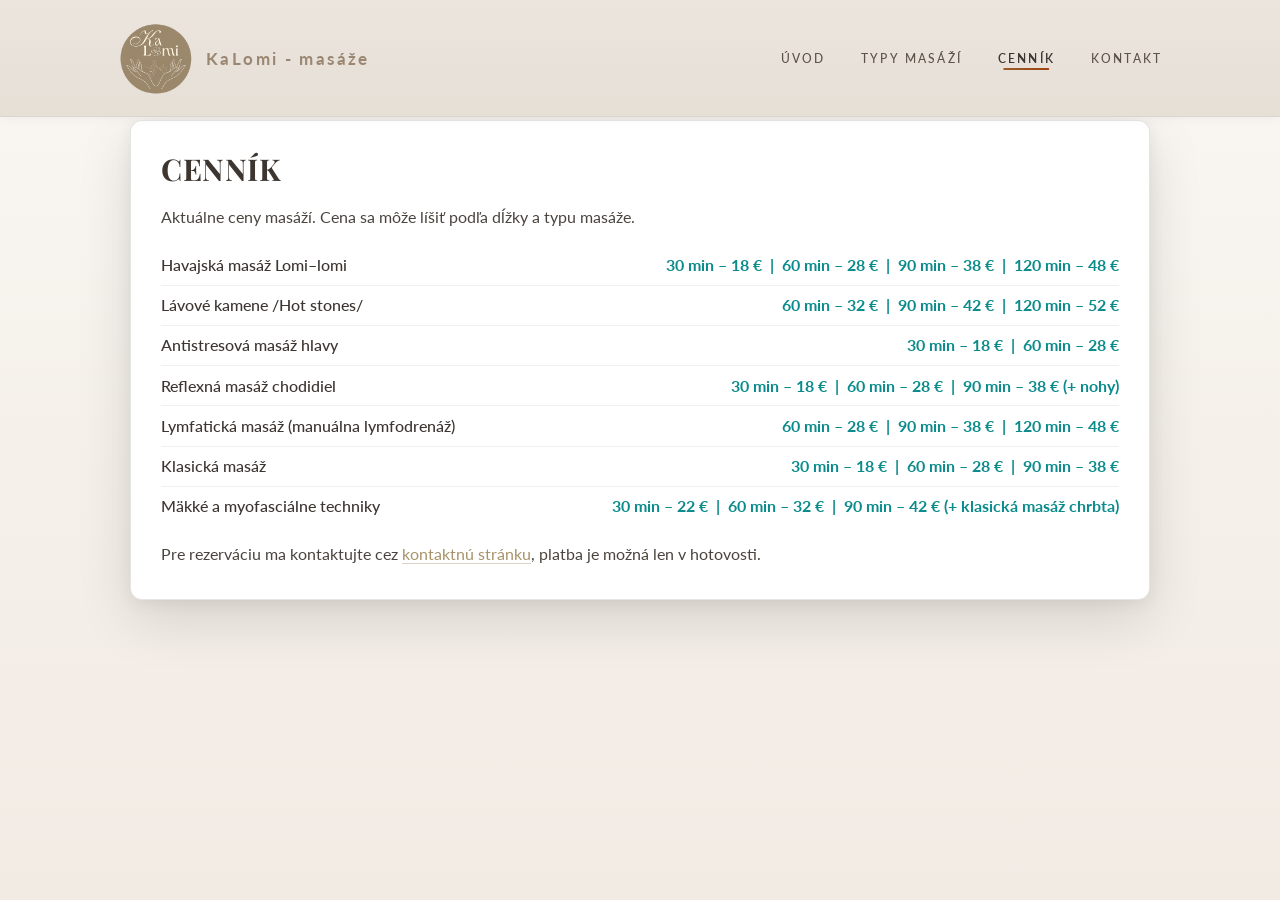
==== cennik.html @ 75776c3f "SEO: update canonical/OG/schema to kalomimasaze.sk Made-with: Cursor" ====
<!DOCTYPE html>
<html lang="sk">
<head>
  <meta charset="UTF-8" />
  <title>Cenník masáží | KaLomi Banská Štiavnica</title>
  <meta name="viewport" content="width=device-width, initial-scale=1" />
  <meta name="description" content="Cenník masáží KaLomi – Lomi-lomi, lávové kamene, lymfodrenáž, klasická masáž a ďalšie. Ceny podľa dĺžky a typu masáže, Banská Štiavnica." />
  <meta name="robots" content="index, follow" />
  <link rel="canonical" href="https://kalomimasaze.sk/cennik.html" />
  <meta property="og:type" content="website" />
  <meta property="og:locale" content="sk_SK" />
  <meta property="og:url" content="https://kalomimasaze.sk/cennik.html" />
  <meta property="og:title" content="Cenník masáží | KaLomi Banská Štiavnica" />
  <meta property="og:description" content="Aktuálne ceny masáží v štúdiu KaLomi – platba v hotovosti, rezervácia cez kontakt." />
  <meta property="og:image" content="https://kalomimasaze.sk/images/logo.png" />
  <meta name="twitter:card" content="summary_large_image" />
  <link href="https://fonts.googleapis.com/css2?family=Dancing+Script:wght@400;600&family=Lato:wght@300;400;700&family=Playfair+Display:wght@400;700&display=swap" rel="stylesheet">
  <link rel="stylesheet" href="styles.css" />
</head>
<body>
  <header class="site-header">
    <div class="site-header-inner">
      <a href="index.html" class="logo">
        <img src="images/logo.png" alt="KaLomi logo" class="logo-img" />
        <span class="logo-text">KaLomi - masáže</span>
      </a>
      <nav class="main-nav" id="mainNav">
        <a href="index.html" class="nav-link">Úvod</a>
        <a href="typy-masazi.html" class="nav-link">Typy masáží</a>
        <a href="cennik.html" class="nav-link active">Cenník</a>
        <a href="kontakt.html" class="nav-link">Kontakt</a>
      </nav>
      <button class="nav-toggle" id="navToggle" aria-label="Toggle navigation">
        <span></span>
        <span></span>
        <span></span>
      </button>
    </div>
  </header>

  <main class="page-content">
    <section class="content-section animate-on-scroll">
      <h1 class="page-title">Cenník</h1>
      <div class="prose">
        <p>Aktuálne ceny masáží. Cena sa môže líšiť podľa dĺžky a typu masáže.</p>
        <ul class="price-list">
          <li>
            <span class="price-name">Havajská masáž Lomi–lomi</span>
            <span class="price-value">30 min – 18 € &nbsp;|&nbsp; 60 min – 28 € &nbsp;|&nbsp; 90 min – 38 € &nbsp;|&nbsp; 120 min – 48 €</span>
          </li>
          <li>
            <span class="price-name">Lávové kamene /Hot stones/</span>
            <span class="price-value">60 min – 32 € &nbsp;|&nbsp; 90 min – 42 € &nbsp;|&nbsp; 120 min – 52 €</span>
          </li>
          <li>
            <span class="price-name">Antistresová masáž hlavy</span>
            <span class="price-value">30 min – 18 € &nbsp;|&nbsp; 60 min – 28 €</span>
          </li>
          <li>
            <span class="price-name">Reflexná masáž chodidiel</span>
            <span class="price-value">30 min – 18 € &nbsp;|&nbsp; 60 min – 28 € &nbsp;|&nbsp; 90 min – 38 € (+ nohy)</span>
          </li>
          <li>
            <span class="price-name">Lymfatická masáž (manuálna lymfodrenáž)</span>
            <span class="price-value">60 min – 28 € &nbsp;|&nbsp; 90 min – 38 € &nbsp;|&nbsp; 120 min – 48 €</span>
          </li>
          <li>
            <span class="price-name">Klasická masáž</span>
            <span class="price-value">30 min – 18 € &nbsp;|&nbsp; 60 min – 28 € &nbsp;|&nbsp; 90 min – 38 €</span>
          </li>
          <li>
            <span class="price-name">Mäkké a myofasciálne techniky</span>
            <span class="price-value">30 min – 22 € &nbsp;|&nbsp; 60 min – 32 € &nbsp;|&nbsp; 90 min – 42 € (+ klasická masáž chrbta)</span>
          </li>
        </ul>
        <p>Pre rezerváciu ma kontaktujte cez <a href="kontakt.html">kontaktnú stránku</a>, platba je možná len v hotovosti.</p>
      </div>
    </section>
  </main>

  <script src="script.js"></script>
</body>
</html>
---- styles.css ----
* {
    box-sizing: border-box;
    margin: 0;
    padding: 0;
  }
  body {
    font-family: "Lato", system-ui, -apple-system, BlinkMacSystemFont, "Segoe UI", sans-serif;
    color: #333;
    background: linear-gradient(180deg, #faf7f3 0%, #f5f0ea 50%, #f2ebe4 100%);
    min-height: 100vh;
  }
  body.page-typy-masazi,
  body.page-kontakt {
    background: linear-gradient(180deg, rgba(250, 247, 243, 0.45) 0%, rgba(245, 240, 234, 0.75) 50%, rgba(242, 235, 228, 0.92) 100%), url("images/pozadie.jpg") center/cover no-repeat;
    background-attachment: scroll;
  }

  /* SEO / accessibility: nadpis H1 len pre vyhľadávače a čítačky */
  .visually-hidden {
    position: absolute !important;
    width: 1px !important;
    height: 1px !important;
    padding: 0 !important;
    margin: -1px !important;
    overflow: hidden !important;
    clip: rect(0, 0, 0, 0) !important;
    white-space: nowrap !important;
    border: 0 !important;
  }

  /* Calm, spa-like animations */
  @keyframes fadeInUp {
    from {
      opacity: 0;
      transform: translateY(24px);
    }
    to {
      opacity: 1;
      transform: translateY(0);
    }
  }
  @keyframes fadeIn {
    from { opacity: 0; }
    to { opacity: 1; }
  }
  @keyframes softFadeInUp {
    from {
      opacity: 0;
      transform: translateY(16px);
    }
    to {
      opacity: 1;
      transform: translateY(0);
    }
  }

  /* Scroll-triggered reveal (JS adds .is-visible when in viewport) */
  .animate-on-scroll {
    opacity: 0;
    transform: translateY(28px);
    transition: opacity 0.7s ease-out, transform 0.7s ease-out;
  }
  .animate-on-scroll.is-visible {
    opacity: 1;
    transform: translateY(0);
  }
  .animate-on-scroll .animate-on-scroll-child {
    opacity: 0;
    transform: translateY(20px);
    transition: opacity 0.5s ease-out, transform 0.5s ease-out;
  }
  .animate-on-scroll.is-visible .animate-on-scroll-child {
    opacity: 1;
    transform: translateY(0);
  }
  .animate-on-scroll.is-visible .animate-on-scroll-child:nth-child(1) { transition-delay: 0.1s; }
  .animate-on-scroll.is-visible .animate-on-scroll-child:nth-child(2) { transition-delay: 0.2s; }
  .animate-on-scroll.is-visible .animate-on-scroll-child:nth-child(3) { transition-delay: 0.3s; }
  .animate-on-scroll.is-visible .animate-on-scroll-child:nth-child(4) { transition-delay: 0.4s; }

  .site-header {
    position: fixed;
    top: 0;
    left: 0;
    right: 0;
    z-index: 100;
    background: linear-gradient(180deg, #ebe5de 0%, #e6dfd6 100%);
    box-shadow: 0 2px 10px rgba(0, 0, 0, 0.04);
    border-bottom: 1px solid rgba(0, 0, 0, 0.07);
  }
  .site-header-inner {
    max-width: 1100px;
    margin: 0 auto;
    padding: 20px 28px;
    display: flex;
    align-items: center;
    justify-content: space-between;
  }
  .logo {
    display: flex;
    align-items: center;
    gap: 12px;
    text-decoration: none;
    color: #3d3530;
    transition: opacity 0.2s ease;
  }
  .logo:hover {
    opacity: 0.88;
  }
  .logo-img {
    height: 76px;
    max-height: 76px;
    width: auto;
    max-width: 120px;
    display: block;
    object-fit: contain;
  }
  .logo-text {
    font-weight: 700;
    letter-spacing: 0.14em;
    font-size: 17px;
    color: #9a8772;
  }
  .main-nav {
    display: flex;
    gap: 36px;
  }
  .nav-link {
    position: relative;
    font-size: 12px;
    font-weight: 500;
    letter-spacing: 0.18em;
    text-transform: uppercase;
    text-decoration: none;
    color: #5c5349;
    padding: 6px 0;
    transition: color 0.3s ease;
  }
  .nav-link::after {
    content: "";
    position: absolute;
    left: 50%;
    bottom: 2px;
    width: 0;
    height: 2px;
    background: linear-gradient(90deg, #9a5c2e, #a04211);
    border-radius: 1px;
    transform: translateX(-50%);
    transition: width 0.3s ease;
  }
  .nav-link:hover {
    color: #3d3530;
  }
  .nav-link:hover::after {
    width: max(80%, 4.5ch);
  }
  .nav-link.active {
    color: #3d3530;
    font-weight: 600;
  }
  .nav-link.active::after {
    width: max(80%, 4.5ch);
  }
  /* Mobile layout */
  .nav-toggle {
    display: none;
    flex-direction: column;
    gap: 5px;
    cursor: pointer;
    background: none;
    border: none;
    padding: 6px;
  }
  .nav-toggle span {
    width: 22px;
    height: 2px;
    background: #3d3530;
    border-radius: 1px;
    transition: background 0.2s ease;
  }
  @media (max-width: 768px) {
    .site-header-inner {
      padding: 16px 20px;
    }
    .main-nav {
      position: absolute;
      top: calc(100% + 6px);
      left: 12px;
      right: 12px;
      flex-direction: column;
      background: linear-gradient(180deg, #faf7f3 0%, #f5f0ea 100%);
      padding: 20px 24px;
      border-radius: 12px;
      box-shadow: 0 8px 32px rgba(0, 0, 0, 0.08);
      border: 1px solid rgba(0, 0, 0, 0.06);
      display: none;
    }
    .main-nav.open {
      display: flex;
    }
    /* Responsive navbar: remove underline and highlight the active choice */
    .main-nav.open .nav-link {
      display: block;
      width: 100%;
      padding: 14px 0;
      border-radius: 0;
      text-align: center;
      line-height: 1;
      /* center vertically within the full-width row */
      display: flex;
      align-items: center;
      justify-content: center;
    }
    .main-nav.open .nav-link::after {
      content: none;
      display: none;
    }
    .main-nav.open .nav-link:hover {
      background: rgba(167, 147, 106, 0.14);
      color: #3d3530;
    }
    .main-nav.open .nav-link.active {
      background: rgba(154, 135, 114, 0.26);
      box-shadow: inset 0 0 0 1px rgba(167, 147, 106, 0.42);
      font-weight: 700;
    }
    .nav-toggle {
      display: flex;
    }
  }
  /* Hero section just for demo */
  .hero {
    margin-top: 80px; /* space for fixed nav */
    min-height: 120vh;
    background: url("images/pozadie.jpg")
      center/cover no-repeat;
    display: flex;
    align-items: flex-start;
    justify-content: center;
    text-align: center;
    padding: 130px 16px 60px;
    position: relative;
    overflow: hidden;
  }
  .hero::before {
    content: "";
    position: absolute;
    inset: 0;
    background: linear-gradient(180deg, rgba(250, 247, 243, 0.3) 0%, rgba(245, 240, 234, 0.5) 50%, rgba(242, 235, 228, 0.85) 100%);
    z-index: 0;
  }
  .hero::after {
    content: "";
    position: absolute;
    left: 0;
    right: 0;
    bottom: -80px;
    height: 160px;
    background: linear-gradient(180deg, #f2ebe4 0%, #f5f0ea 100%);
    transform: skewY(7deg);
    transform-origin: 0 0;
    z-index: 1;
  }
  .hero-content {
    position: relative;
    max-width: 600px;
    z-index: 2;
  }
  .hero-title {
    font-family: "Playfair Display", serif;
    font-size: 40px;
    letter-spacing: 0.25em;
    text-transform: uppercase;
    color: #4a4038;
    margin-bottom: 8px;
    animation: fadeInUp 0.9s ease-out both;
  }
  .hero-tagline {
    text-transform: uppercase;
    letter-spacing: 0.25em;
    font-size: 11px;
    color: #555;
    animation: fadeInUp 0.8s ease-out 0.25s both;
  }

  /* Services container (middle card) */
  .services-section {
    padding: 0 16px 60px;
    margin-top: calc(-120vh + 320px);
    position: relative;
    z-index: 2;
  }
  .services-container {
    max-width: 1100px;
    margin: 0 auto;
    display: flex;
    background: #fff;
    border-radius: 12px;
    box-shadow: 0 12px 40px rgba(0, 0, 0, 0.12), 0 2px 10px rgba(0, 0, 0, 0.04);
    border: 1px solid rgba(0, 0, 0, 0.06);
    overflow: hidden;
    animation: softFadeInUp 0.9s ease-out 0.2s both;
  }
  .services-col {
    flex: 1;
    padding: 40px 36px;
  }
  .services-col-left {
    background: #f4e5d9;
    border-right: 1px solid rgba(0, 0, 0, 0.05);
  }
  .services-col-left .intro-tagline {
    animation: fadeIn 0.7s ease-out 0.35s both;
    font-size: 11px;
    font-weight: 600;
    text-transform: uppercase;
    letter-spacing: 0.22em;
    color: #8b7d6e;
    margin-bottom: 10px;
  }
  .services-col-left .intro-heading {
    animation: fadeIn 0.7s ease-out 0.4s both;
    font-family: "Playfair Display", serif;
    font-size: 23px;
    font-weight: 700;
    text-transform: uppercase;
    letter-spacing: 0.04em;
    color: #3d3530;
    margin-bottom: 22px;
    line-height: 1.28;
    padding-bottom: 18px;
    border-bottom: 1px solid rgba(0, 0, 0, 0.06);
  }
  .services-col-left .intro-text {
    animation: softFadeInUp 0.8s ease-out 0.5s both;
    font-size: 15px;
    line-height: 1.78;
    color: #5c5349;
  }
  .services-col-left .intro-text p {
    margin: 0 0 1.05em;
  }
  .services-col-left .intro-text p:last-child {
    margin-bottom: 0;
  }
  .services-col-left .intro-lead {
    font-size: 17px;
    font-style: italic;
    font-weight: 500;
    color: #9a5c2e;
    line-height: 1.65;
    margin-bottom: 0.2em;
  }
  .intro-photo-wrap {
    float: right;
    margin: 0 0 1em 1.5em;
    max-width: 42%;
  }
  .intro-photo {
    display: block;
    width: 100%;
    height: auto;
    border-radius: 12px;
    box-shadow: 0 4px 20px rgba(0, 0, 0, 0.08);
    object-fit: cover;
    transition: transform 0.4s ease, box-shadow 0.4s ease;
  }
  .intro-photo-wrap:hover .intro-photo {
    transform: scale(1.02);
    box-shadow: 0 8px 28px rgba(0, 0, 0, 0.12);
  }
  .services-col-left .intro-text::after {
    content: "";
    display: table;
    clear: both;
  }
  .services-tagline {
    font-size: 11px;
    text-transform: uppercase;
    letter-spacing: 0.2em;
    color: #9a8b7a;
    margin-bottom: 8px;
  }
  .services-heading {
    font-family: "Playfair Display", serif;
    font-size: 22px;
    font-weight: 700;
    text-transform: uppercase;
    letter-spacing: 0.02em;
    color: #3d3530;
    margin-bottom: 28px;
  }
  .services-list {
    list-style: none;
  }
  .service-item {
    display: flex;
    align-items: center;
    gap: 16px;
    padding: 14px 0;
    padding-left: 25px;
    border-bottom: 1px solid rgba(0, 0, 0, 0.06);
  }
  .service-item:last-child {
    border-bottom: none;
  }
  .service-item {
    animation: softFadeInUp 0.6s ease-out both;
  }
  .services-list .service-item:nth-child(1) { animation-delay: 0.1s; }
  .services-list .service-item:nth-child(2) { animation-delay: 0.18s; }
  .services-list .service-item:nth-child(3) { animation-delay: 0.26s; }
  .services-list .service-item:nth-child(4) { animation-delay: 0.34s; }
  .services-list .service-item:nth-child(5) { animation-delay: 0.42s; }
  .services-list .service-item:nth-child(6) { animation-delay: 0.5s; }
  .services-list .service-item:nth-child(7) { animation-delay: 0.58s; }
  .service-thumb {
    width: 72px;
    height: 72px;
    border-radius: 50%;
    object-fit: cover;
    flex-shrink: 0;
    background: #eee;
    transition: transform 0.25s ease;
  }
  .service-link:hover .service-thumb {
    transform: scale(1.1);
  }
  .service-info {
    display: flex;
    flex-direction: column;
    gap: 2px;
    flex: 1;
    transition: transform 0.25s ease;
  }
  .service-link:hover .service-info {
    transform: scale(1.05);
  }
  .service-name {
    transition: color 0.2s ease;
  }
  .service-link:hover .service-name {
    color: #a04211;
  }
  .service-name {
    font-weight: 700;
    font-size: 16px;
    color: #333;
  }
  .service-desc {
    font-size: 14px;
    color: #777;
  }
  .service-price {
    font-weight: 700;
    font-size: 15px;
    color: #0b8b8b;
  }
  .services-col-right {
    background: linear-gradient(165deg, #9a8772 0%, #8b7958 50%, #7d6d4f 100%);
  
  }
  .services-col-right .services-tagline {
    color: rgba(255, 255, 255, 0.85);
  }
  .services-col-right .services-heading {
    color: #fff;
  }
  .services-col-right .service-name {
    color: #fff;
  }
  .services-col-right .service-desc {
    color: rgba(255, 255, 255, 0.82);
  }
  .services-col-right .service-price {
    display: none;
  }
  .services-col-right .service-item {
    border-bottom-color: rgba(255, 255, 255, 0.15);
    margin: 0 -36px;
    padding: 16px 36px 16px 25px;
    transition: background 0.25s ease;
  }
  .services-col-right .service-item:hover {
    background: rgba(255, 255, 255, 0.08);
  }
  .services-col-right .service-link:hover .service-name {
    color: #e8dcc8;
  }
  .services-col-right .service-thumb {
    border: 2px solid rgba(255, 255, 255, 0.25);
    box-shadow: 0 2px 12px rgba(0, 0, 0, 0.15);
  }
  .services-col-right .service-link:hover .service-thumb {
    box-shadow: 0 4px 16px rgba(0, 0, 0, 0.2);
  }
  .service-link {
    display: flex;
    align-items: center;
    gap: 16px;
    text-decoration: none;
    color: inherit;
    flex: 1;
    transition: opacity 0.2s ease;
  }
  .service-link:hover {
    opacity: 1;
  }
  @media (max-width: 768px) {
    .services-section {
      margin-top: calc(-100vh + 280px);
    }
    .services-container {
      flex-direction: column;
    }
  }

  /* Effects section (full width, under services) – background blends up behind service card */
  .effects-section {
    width: 100%;
    margin-top: -180px;
    padding: 196px 24px 64px;
    background: linear-gradient(180deg, #e4dcd2 0%, #d9cfc2 50%, #d0c4b5 100%);
    border-top: 1px solid rgba(0, 0, 0, 0.08);
    position: relative;
    z-index: 1;
  }
  .effects-inner {
    max-width: 1100px;
    margin: 0 auto;
  }
  .effects-heading {
    font-family: "Playfair Display", serif;
    font-size: 28px;
    font-weight: 700;
    color: #3d3530;
    text-align: center;
    margin-bottom: 36px;
    letter-spacing: 0.04em;
    padding-bottom: 14px;
    border-bottom: 2px solid rgba(167, 147, 106, 0.35);
  }
  .effects-content {
    display: flex;
    gap: 40px;
    align-items: flex-start;
  }
  .effects-image-wrap {
    flex: 0 0 340px;
    min-width: 0;
  }
  .effects-image {
    width: 100%;
    height: auto;
    display: block;
    border-radius: 12px;
    box-shadow: 0 8px 32px rgba(0, 0, 0, 0.08);
    object-fit: cover;
    transition: transform 0.5s ease, box-shadow 0.5s ease;
  }
  .effects-image-wrap:hover .effects-image {
    transform: scale(1.02);
    box-shadow: 0 12px 40px rgba(0, 0, 0, 0.12);
  }
  .effects-text {
    flex: 1;
    min-width: 0;
  }
  .effects-text p {
    font-size: 15px;
    line-height: 1.8;
    color: #4a443d;
    margin: 0 0 1.1em;
  }
  .effects-text p:last-child {
    margin-bottom: 0;
  }
  .highlight-lomi {
    color: #9a5c2e;
    font-weight: 600;
  }
  @media (max-width: 768px) {
    .effects-section {
      margin-top: -120px;
      padding: 136px 20px 48px;
    }
    .effects-content {
      flex-direction: column;
      gap: 28px;
    }
    .effects-image-wrap {
      flex: none;
      max-width: 100%;
    }
    .effects-heading {
      font-size: 24px;
      margin-bottom: 24px;
    }
  }

  /* Kontraindikácie section (full width, under effects) */
  .contra-section {
    width: 100%;
    padding: 56px 24px 64px;
    background: linear-gradient(180deg, #f0e8dc 0%, #ebe2d6 100%);
    border-top: 1px solid rgba(0, 0, 0, 0.14);
  }
  .contra-inner {
    max-width: 1100px;
    margin: 0 auto;
  }
  .contra-heading {
    font-family: "Playfair Display", serif;
    font-size: 28px;
    font-weight: 700;
    color: #3d3530;
    text-align: center;
    margin-bottom: 36px;
    letter-spacing: 0.04em;
    padding-bottom: 14px;
    border-bottom: 2px solid rgba(167, 147, 106, 0.35);
  }
  .contra-content {
    display: flex;
    gap: 40px;
    align-items: flex-start;
  }
  .contra-image-wrap {
    flex: 0 0 340px;
    min-width: 0;
  }
  .contra-image {
    width: 100%;
    height: auto;
    display: block;
    border-radius: 12px;
    box-shadow: 0 8px 32px rgba(0, 0, 0, 0.08);
    object-fit: cover;
    transition: transform 0.5s ease, box-shadow 0.5s ease;
  }
  .contra-image-wrap:hover .contra-image {
    transform: scale(1.02);
    box-shadow: 0 12px 40px rgba(0, 0, 0, 0.12);
  }
  .contra-text {
    flex: 1;
    min-width: 0;
  }
  .contra-intro {
    font-size: 15px;
    line-height: 1.8;
    color: #4a443d;
    margin: 0 0 1.25em;
  }
  .contra-highlight {
    color: #9a5c2e;
    font-weight: 600;
  }
  .contra-list {
    list-style: none;
    margin: 0;
    padding: 0;
  }
  .contra-list li {
    font-size: 15px;
    line-height: 1.75;
    color: #4a443d;
    padding: 0.4em 0 0.4em 1.75em;
    position: relative;
  }
  .contra-list li::before {
    content: "";
    position: absolute;
    left: 0;
    top: calc(0.4em + (1.75em * 0.5) - 2.5px);
    width: 5px;
    height: 5px;
    border-radius: 50%;
    background: #a7936a;
  }
  @media (max-width: 768px) {
    .contra-section {
      padding: 40px 20px 48px;
    }
    .contra-content {
      flex-direction: column;
      gap: 28px;
    }
    .contra-image-wrap {
      flex: none;
      max-width: 100%;
    }
    .contra-heading {
      font-size: 22px;
      margin-bottom: 24px;
    }
  }

  /* Massage type slider (typy-masazi page) – same vibe as services-col-left */
  .massage-slider-section {
    padding: 40px 44px;
    background: linear-gradient(165deg, #faf4ee 0%, #f2e6dc 25%, #ecdccf 50%, #e6d4c4 75%, #e0cdbc 100%);
    border-radius: 12px;
    max-width: 1400px;
    margin-left: auto;
    margin-right: auto;
    box-shadow: 0 4px 20px rgba(0, 0, 0, 0.06);
    border: 1px solid rgba(0, 0, 0, 0.06);
  }
  .massage-slider-section--under-nav {
    margin-top: 140px;
    margin-bottom: 0;
    padding-left: 32px;
    padding-right: 32px;
  }
  @media (max-width: 768px) {
    .massage-slider-section--under-nav {
      margin-top: 120px;
      padding-left: 16px;
      padding-right: 16px;
    }
  }
  .slider-current-info {
    text-align: center;
    margin-bottom: 24px;
  }
  .slider-current-name {
    font-family: "Playfair Display", serif;
    font-size: 22px;
    font-weight: 700;
    color: #3d3530;
    margin: 0 0 8px;
    line-height: 1.3;
  }
  .slider-current-desc {
    font-size: 15px;
    color: #4a443d;
    margin: 0;
    line-height: 1.5;
  }
  .slider-row {
    display: flex;
    gap: 24px;
    align-items: flex-start;
  }
  .slider-long-desc-wrap {
    flex: 1;
    min-width: 0;
    text-align: left;
    margin-top: 0;
  }
  .slider-images-col {
    flex: 0 0 auto;
    min-width: 0;
  }
  .massage-slider {
    display: flex;
    align-items: center;
    gap: 16px;
    position: relative;
  }
  .slider-inner {
    flex: 1;
    overflow: hidden;
    width: 380px;
  }
  .slider-track {
    display: flex;
    transition: transform 0.4s ease;
  }
  .slider-slide {
    flex: 0 0 100%;
    width: 100%;
    min-width: 0;
    display: flex;
    flex-direction: column;
    align-items: center;
    text-align: center;
    padding: 0;
  }
  .slider-thumb {
    display: block;
    width: 100%;
    max-width: 380px;
    height: 280px;
    object-fit: cover;
    border-radius: 12px;
    background: #eee;
  }
  .slider-slide .slider-long-desc {
    display: none;
  }
  .slider-dots-wrap {
    padding-bottom: 20px;
    margin-bottom: 4px;
  }
  .slider-cta-wrap {
    display: flex;
    flex-wrap: wrap;
    align-items: center;
    justify-content: center;
    gap: 28px 40px;
    margin-top: 28px;
  }
  .slider-cta-label {
    font-size: 14px;
    font-weight: 600;
    color: #3d3530;
  }
  .slider-cta-select {
    padding: 12px 16px;
    font-size: 15px;
    font-weight: 500;
    color: #3d3530;
    background: #fff;
    border: 1px solid rgba(0, 0, 0, 0.12);
    border-radius: 8px;
    cursor: pointer;
    min-width: 160px;
    appearance: auto;
  }
  .slider-cta-select:hover,
  .slider-cta-select:focus {
    border-color: rgba(167, 147, 106, 0.5);
    outline: none;
  }
  .slider-cta-btn {
    display: inline-block;
    padding: 14px 32px;
    font-size: 13px;
    font-weight: 600;
    letter-spacing: 0.2em;
    text-transform: uppercase;
    text-decoration: none;
    color: #fff;
    background: #3d3530;
    border-radius: 8px;
    border: none;
    cursor: pointer;
    transition: background 0.25s ease, transform 0.2s ease, box-shadow 0.2s ease;
    box-shadow: 0 4px 14px rgba(0, 0, 0, 0.15);
  }
  .slider-cta-btn:hover {
    background: #5c5349;
    transform: translateY(-1px);
    box-shadow: 0 6px 20px rgba(0, 0, 0, 0.2);
  }
  .slider-cta-btn:focus-visible {
    outline: 2px solid #a7936a;
    outline-offset: 3px;
  }
  @media (max-width: 900px) {
    .slider-row {
      flex-direction: column;
      align-items: center;
    }
    .slider-arrow-prev,
    .slider-images-col,
    .slider-arrow-next {
      order: 1;
    }
    .slider-long-desc-wrap {
      order: 2;
      margin-top: 20px;
      width: 100%;
    }
    .slider-inner {
      width: 100%;
      max-width: 560px;
      margin: 0 auto;
    }
    .slider-thumb {
      max-width: 100%;
    }
  }

  /* Typy masáží (mobil): daj šípky vedľa seba */
  @media (max-width: 900px) {
    .page-typy-masazi .massage-slider-section--under-nav .slider-row {
      display: grid;
      grid-template-columns: 1fr 1fr;
      grid-template-areas:
        "images images"
        "prev next"
        "longdesc longdesc";
      align-items: center;
      justify-items: center;
      gap: 16px;
    }
    .page-typy-masazi .massage-slider-section--under-nav .slider-arrow-prev {
      grid-area: prev;
      justify-self: end;
    }
    .page-typy-masazi .massage-slider-section--under-nav .slider-arrow-next {
      grid-area: next;
      justify-self: start;
    }
    .page-typy-masazi .massage-slider-section--under-nav .slider-images-col {
      grid-area: images;
      width: 100%;
      justify-self: center;
    }
    .page-typy-masazi .massage-slider-section--under-nav .slider-long-desc-wrap {
      grid-area: longdesc;
      width: 100%;
      margin-top: 0;
    }
  }
  .slider-long-desc-current {
    font-size: 15px;
    line-height: 1.7;
    color: #4a443d;
  }
  .slider-long-desc-current p {
    margin: 0 0 1em;
  }
  .slider-long-desc-current p:last-child {
    margin-bottom: 0;
  }
  .slider-arrow {
    flex-shrink: 0;
    align-self: center;
    width: 52px;
    height: 52px;
    border-radius: 50%;
    border: 1px solid rgba(61, 53, 48, 0.15);
    background: #fff;
    color: #3d3530;
    cursor: pointer;
    display: flex;
    align-items: center;
    justify-content: center;
    padding: 0;
    box-shadow: 0 4px 20px rgba(0, 0, 0, 0.06);
    transition: background 0.25s ease, color 0.25s ease, border-color 0.25s ease, box-shadow 0.25s ease, transform 0.2s ease;
  }
  .slider-arrow svg {
    display: block;
  }
  .slider-arrow:hover {
    background: #3d3530;
    color: #fff;
    border-color: #3d3530;
    box-shadow: 0 16px 48px rgba(0, 0, 0, 0.08);
    transform: scale(1.02);
  }
  .slider-arrow:focus-visible {
    outline: 2px solid #a7936a;
    outline-offset: 2px;
  }
  .slider-arrow-end {
    flex-shrink: 0;
    align-self: center;
  }
  .slider-dots {
    display: flex;
    justify-content: center;
    align-items: center;
    gap: 12px;
    margin-top: 0;
    margin-bottom: 0;
  }
  .slider-dot {
    width: 10px;
    height: 10px;
    border-radius: 50%;
    border: none;
    padding: 0;
    background: rgba(61, 53, 48, 0.15);
    cursor: pointer;
    transition: background 0.25s ease, transform 0.25s ease, box-shadow 0.2s ease;
  }
  .slider-dot:hover {
    background: #5c554d;
    transform: scale(1.15);
  }
  .slider-dot.active {
    background: #a7936a;
    transform: scale(1.25);
    box-shadow: 0 0 0 2px rgba(167, 147, 106, 0.3);
  }
  .slider-dot:focus-visible {
    outline: 2px solid #a7936a;
    outline-offset: 2px;
  }

  /* Typy masáží – mobil: CTA pod sebou, väčšie ťukacie ciele */
  @media (max-width: 640px) {
    .slider-cta-wrap {
      flex-direction: column;
      align-items: stretch;
      gap: 14px;
      margin-top: 22px;
    }
    .slider-cta-label {
      text-align: center;
      width: 100%;
    }
    .slider-cta-btn {
      width: 100%;
      text-align: center;
      box-sizing: border-box;
      padding: 16px 24px;
    }
  }
  @media (max-width: 768px) {
    .massage-slider-section {
      overflow-x: hidden;
    }
    .slider-dots-wrap {
      padding-bottom: 16px;
    }
    .slider-dots {
      flex-wrap: wrap;
      row-gap: 10px;
      column-gap: 10px;
      max-width: 100%;
      padding: 0 8px;
    }
    .slider-dot {
      width: 12px;
      height: 12px;
      min-width: 12px;
      min-height: 12px;
    }
    .slider-current-name {
      font-size: 20px;
      padding: 0 8px;
      word-break: break-word;
      hyphens: auto;
    }
    .slider-long-desc-current {
      font-size: 15px;
      line-height: 1.75;
    }
  }

  /* Subpages (Typy masáží, Cenník, Kontakt) */
  .page-content {
    padding: calc(80px + 2.5rem) 28px 3rem;
    max-width: 1100px;
    margin: 0 auto;
  }
  .content-section {
    animation: softFadeInUp 0.7s ease-out both;
    background: #ffffff;
    border-radius: 12px;
    box-shadow: 0 20px 56px rgba(0, 0, 0, 0.12), 0 4px 16px rgba(0, 0, 0, 0.06);
    border: 1px solid rgba(0, 0, 0, 0.1);
    padding: 28px 30px 32px;
    margin: 0 12px;
  }
  .page-title {
    font-family: "Playfair Display", serif;
    font-size: 30px;
    font-weight: 700;
    text-transform: uppercase;
    letter-spacing: 0.02em;
    color: #3d3530;
    margin-bottom: 1rem;
  }
  .page-content .intro-tagline {
    margin-bottom: 5px;
  }
  .page-content .intro-tagline + .page-title {
    margin-top: 0;
  }
  .prose {
    font-size: 15.5px;
    line-height: 1.6;
    color: #4a443d;
  }
  .prose p {
    margin: 0 0 0.65em;
  }
  .prose p:last-child {
    margin-bottom: 0;
  }
  .prose a {
    color: #a7936a;
    text-decoration: none;
    border-bottom: 1px solid rgba(167, 147, 106, 0.4);
    transition: color 0.2s ease, border-color 0.2s ease;
  }
  .prose a:hover {
    color: #8b7a5a;
    border-bottom-color: #8b7a5a;
  }

  /* Contact page: info section under navbar, then form */
  /* Contact page: stable load animation for split columns */
  @keyframes contactColumnReveal {
    from {
      opacity: 0;
      transform: translateY(14px);
    }
    to {
      opacity: 1;
      transform: translateY(0);
    }
  }
  .page-kontakt .contact-col-left {
    animation: contactColumnReveal 0.55s ease-out both;
  }
  .page-kontakt .contact-col-right {
    animation: contactColumnReveal 0.55s ease-out 0.12s both;
  }
  .contact-split-section {
    padding: calc(80px + 3.5rem) 24px 18px;
  }
  .contact-split-container {
    max-width: 1100px;
    margin: 0 auto;
    align-items: stretch;
  }
  .contact-col-left .contact-intro {
    max-width: none;
    margin: 0 0 16px;
    padding: 0;
  }
  .contact-col-left {
    display: flex;
    flex-direction: column;
  }
  .contact-col-left .contact-info-section-inner {
    width: 100%;
    max-width: 100%;
    flex-wrap: wrap;
    /* center: card + map aligned in the middle; stretch is avoided so the map column doesn’t grow with empty space below */
    align-items: center;
    gap: 10px;
    margin-top: 16px;
  }
  .contact-col-left .contact-info-section-inner .contact-info-card {
    flex: 1 1 240px;
    min-width: 0;
  }
  .contact-col-left .contact-info-section-inner .contact-map-wrap {
    flex: 0 1 220px;
    max-width: 220px;
  }
  .contact-col-left .contact-info-section-inner .contact-map-wrap .contact-map {
    height: 130px;
    min-height: 130px;
    max-height: 130px;
  }
  .contact-col-left .contact-info-row {
    font-size: 16px;
    margin: 0 0 13px;
  }
  .contact-col-left .contact-info-icon {
    width: 22px;
    height: 22px;
  }
  .contact-col-left .contact-info-row a {
    overflow-wrap: anywhere;
  }
  .contact-col-left .contact-gallery-title {
    margin: 26px 0 10px;
  }
  .contact-col-left .contact-gallery {
    margin: 0;
  }
  .contact-col-right {
    display: flex;
    align-items: stretch;
    padding: 0;
    overflow: hidden;
  }
  .contact-col-right .reservation-form-card {
    width: 100%;
    height: 100%;
    margin: 0;
    border-radius: 0;
    box-shadow: none;
    border: none;
    padding: 36px 30px 40px;
  }

  .contact-info-section {
    width: 100%;
    position: relative;
    display: flex;
    flex-direction: column;
    justify-content: flex-end;
    background: linear-gradient(180deg, #e8ddd4 0%, #e0d4c9 100%);
    padding: 24px 24px 40px;
    padding-top: 40px;
    margin-top: 200px;
    border-top: 1px solid rgba(0, 0, 0, 0.06);
    min-height: 420px;
  }
  .contact-intro {
    max-width: 820px;
    margin: 0 0 12px;
    padding: 0 4px;
    color: #4a443d;
  }
  .contact-intro-lead {
    font-family: "Playfair Display", serif;
    font-size: 20px;
    font-weight: 600;
    margin: 0 0 14px;
  }
  .contact-intro-text {
    font-size: 15px;
    line-height: 1.7;
    margin: 0;
  }
  .contact-info-section-inner {
    max-width: 1100px;
    margin-left: 0;
    margin-right: auto;
    width: fit-content;
    min-height: 0;
    display: flex;
    flex-direction: row;
    flex-wrap: nowrap;
    gap: 12px;
    align-items: center;
    position: relative;
    z-index: 1;
  }
  .contact-info-section-inner .contact-map-wrap {
    flex: 0 0 260px;
    max-width: 260px;
    margin-top: 0;
  }
  .contact-info-section-inner .contact-map-wrap .contact-map {
    height: 150px;
    min-height: 150px;
    max-height: 150px;
  }
  .contact-info-section-inner .contact-info-card {
    flex: 0 0 auto;
    display: flex;
    flex-direction: column;
    justify-content: center;
  }
  .contact-form-overlap {
    position: absolute;
    right: 24px;
    top: -70px;
    bottom: 40px;
    z-index: 10;
    width: 480px;
    max-width: calc(100% - 48px);
    display: flex;
    align-items: flex-start;
  }
  .contact-form-overlap .reservation-form-card {
    width: 100%;
  }
  .reservation-form-card {
    background: linear-gradient(180deg, #e8ddd4 0%, #e0d4c9 100%);
    border-radius: 12px;
    box-shadow: 0 12px 40px rgba(0, 0, 0, 0.1), 0 2px 10px rgba(0, 0, 0, 0.04);
    border: 1px solid rgba(0, 0, 0, 0.06);
    padding: 32px 28px 40px;
  }

  /* Priestor thumbnails (click-to-zoom) - Kontakt page */
  .contact-gallery-title {
    margin: 14px 0 10px 28px;
    font-size: 18px;
    font-weight: 700;
    color: #3d3530;
    text-transform: uppercase;
    letter-spacing: 0.05em;
    position: relative;
    z-index: 20; /* stay above absolute-positioned reservation form */
  }
  .contact-gallery {
    width: fit-content;
    max-width: none;
    margin: 24px 0 64px 28px;
    padding: 0;
    display: grid;
    grid-template-columns: repeat(4, 120px);
    gap: 14px;
    position: relative;
    z-index: 20; /* Ensure thumbnails stay above the absolute-positioned reservation form */
    align-items: start;
  }
  .contact-gallery-item {
    display: block;
    border-radius: 12px;
    overflow: hidden;
    background: rgba(255, 255, 255, 0.7);
    border: 1px solid rgba(0, 0, 0, 0.06);
    box-shadow: 0 10px 26px rgba(0, 0, 0, 0.06);
    transform: translateZ(0);
    transition: transform 0.2s ease, box-shadow 0.2s ease, border-color 0.2s ease;
    aspect-ratio: 1 / 1;
    width: 120px;
    height: 120px;
    position: relative; /* for plus overlay */
  }
  .contact-gallery-item img {
    width: 100%;
    display: block;
    height: 100%;
    object-fit: cover;
    opacity: 0.82;
    transition: opacity 0.2s ease;
  }
  .contact-gallery-plus {
    position: absolute;
    inset: 0;
    display: flex;
    align-items: center;
    justify-content: center;
    font-size: 38px;
    font-weight: 700;
    line-height: 1;
    color: #ffffff;
    opacity: 0.85;
    transition: opacity 0.2s ease, transform 0.2s ease, background 0.2s ease;
    pointer-events: none; /* click should still go to the link */
  }
  /* Circle removed: keep only the + icon */
  .contact-gallery-item:hover .contact-gallery-plus {
    opacity: 1;
  }
  .contact-gallery-item:hover {
    transform: scale(1.03);
    box-shadow: 0 16px 36px rgba(0, 0, 0, 0.1);
    border-color: rgba(0, 0, 0, 0.12);
  }
  .contact-gallery-item:hover img {
    opacity: 1;
  }
  .contact-gallery-item:hover .contact-gallery-plus {
    transform: scale(1.03);
    background: transparent;
  }
  .contact-lightbox {
    position: fixed;
    inset: 0;
    z-index: 2000;
    display: none;
    align-items: center;
    justify-content: center;
    padding: 24px;
    background: rgba(0, 0, 0, 0.65);
    opacity: 0;
    transition: opacity 0.2s ease;
  }
  .contact-lightbox.is-open {
    display: flex;
    opacity: 1;
  }
  .contact-lightbox-img {
    max-width: 1100px;
    width: 100%;
    max-height: 80vh;
    object-fit: contain;
    border-radius: 14px;
    box-shadow: 0 20px 60px rgba(0, 0, 0, 0.25);
    transform: scale(0.98);
    transition: transform 0.25s ease;
  }
  .contact-lightbox.is-open .contact-lightbox-img {
    transform: scale(1);
  }
  .contact-lightbox-close {
    position: absolute;
    top: 16px;
    right: 16px;
    width: 44px;
    height: 44px;
    border-radius: 999px;
    border: 1px solid rgba(255, 255, 255, 0.25);
    background: rgba(255, 255, 255, 0.12);
    color: #fff;
    font-size: 28px;
    line-height: 1;
    cursor: pointer;
    display: flex;
    align-items: center;
    justify-content: center;
    transition: background 0.2s ease, transform 0.2s ease;
  }
  .contact-lightbox-close:hover {
    background: rgba(255, 255, 255, 0.2);
    transform: scale(1.04);
  }
  .contact-info-card {
    padding: 0;
    min-width: 260px;
  }
  .contact-map-wrap {
    margin-top: 0;
    border-radius: 12px;
    overflow: hidden;
    box-shadow: 0 8px 24px rgba(0, 0, 0, 0.08), 0 2px 8px rgba(0, 0, 0, 0.04);
    border: 1px solid rgba(0, 0, 0, 0.06);
    background: #e8ddd4;
    line-height: 0;
  }
  .contact-map-open-link {
    display: block;
    margin-top: 8px;
    font-size: 13px;
    color: #5c5349;
    text-decoration: none;
  }
  .contact-map-open-link:hover {
    color: #9a5c2e;
    text-decoration: underline;
  }
  #contact-map-canvas.contact-map {
    width: 100%;
    height: 150px;
    min-height: 150px;
    max-height: 150px;
    background: #e8ddd4;
  }
  .contact-map {
    display: block;
    width: 100%;
    border: none;
  }
  .contact-info-row {
    display: flex;
    align-items: center;
    gap: 12px;
    font-size: 15px;
    color: #4a443d;
    margin: 0 0 16px;
  }
  .contact-info-row:last-child {
    margin-bottom: 0;
  }
  .contact-info-row-ico {
    margin-left: 3px;
  }
  .contact-info-icon {
    width: 20px;
    height: 20px;
    flex-shrink: 0;
  }
  .contact-info-row a {
    color: #4a443d;
    text-decoration: none;
    transition: color 0.2s ease;
  }
  .contact-info-row a:hover {
    color: #9a5c2e;
  }
  .reservation-form-title {
    font-family: "Lato", system-ui, sans-serif;
    font-size: 18px;
    font-weight: 700;
    letter-spacing: 0.12em;
    text-transform: uppercase;
    color: #3d3530;
    text-align: center;
    margin: 0 0 28px;
  }
  .reservation-success {
    margin: -8px 0 22px;
    padding: 14px 16px;
    border-radius: 10px;
    background: rgba(76, 125, 90, 0.14);
    border: 1px solid rgba(76, 125, 90, 0.38);
    color: #2d4a35;
    font-size: 15px;
    line-height: 1.55;
    text-align: center;
  }
  .reservation-success[hidden] {
    display: none !important;
  }
  .reservation-success strong {
    display: block;
    margin-bottom: 6px;
    font-size: 16px;
    font-weight: 700;
    color: #1e3d28;
  }
  .reservation-form {
    display: flex;
    flex-direction: column;
    gap: 20px;
  }
  .reservation-field {
    display: flex;
    flex-direction: column;
    gap: 6px;
  }
  .reservation-label {
    font-size: 12px;
    font-weight: 600;
    letter-spacing: 0.06em;
    text-transform: uppercase;
    color: #5c5349;
  }
  .reservation-input {
    font-family: inherit;
    font-size: 15px;
    color: #3d3530;
    background: transparent;
    border: none;
    border-bottom: 1px solid rgba(0, 0, 0, 0.2);
    padding: 10px 0 8px;
    outline: none;
    transition: border-color 0.2s ease;
    appearance: none;
    -webkit-appearance: none;
  }
  .reservation-input::placeholder {
    color: #8b8580;
  }
  .reservation-input:hover {
    border-bottom-color: rgba(0, 0, 0, 0.3);
  }
  .reservation-input:focus {
    border-bottom-color: #a7936a;
  }
  .reservation-textarea {
    min-height: 100px;
    resize: vertical;
    padding: 12px 14px 10px;
    border: 1px solid rgba(0, 0, 0, 0.12);
    border-radius: 8px;
    background-color: #eae3dc;
  }
  .reservation-textarea:focus {
    border-color: rgba(167, 147, 106, 0.5);
    outline: none;
  }
  .reservation-select {
    cursor: pointer;
    background-image: url("data:image/svg+xml,%3Csvg xmlns='http://www.w3.org/2000/svg' width='12' height='12' viewBox='0 0 12 12'%3E%3Cpath fill='%235c5349' d='M6 8L1 3h10z'/%3E%3C/svg%3E");
    background-repeat: no-repeat;
    background-position: right 0 center;
    padding-right: 24px;
  }
  .reservation-submit {
    font-family: inherit;
    font-size: 13px;
    font-weight: 600;
    letter-spacing: 0.1em;
    text-transform: uppercase;
    color: #5c5349;
    background: #f8f4f0;
    border: 1px solid rgba(0, 0, 0, 0.08);
    transition: background 0.3s ease, color 0.3s ease, box-shadow 0.3s ease, transform 0.25s ease;
    border-radius: 8px;
    padding: 14px 24px;
    margin-top: 8px;
    cursor: pointer;
    transition: background 0.2s ease, color 0.2s ease, box-shadow 0.2s ease;
    box-shadow: 0 2px 8px rgba(0, 0, 0, 0.06);
  }
  .reservation-submit:hover {
    background: #fff;
    color: #3d3530;
    box-shadow: 0 4px 14px rgba(0, 0, 0, 0.1);
    transform: translateY(-1px);
  }
  .reservation-submit:focus-visible {
    outline: 2px solid #a7936a;
    outline-offset: 2px;
  }
  @media (max-width: 1100px) {
    .contact-split-section {
      padding-left: 20px;
      padding-right: 20px;
      text-align: center;
    }
    .contact-split-container {
      flex-direction: column;
      align-items: center;
    }
    .contact-col-left {
      align-items: center;
      width: 100%;
      max-width: 100%;
    }
    .contact-col-left .contact-intro {
      text-align: center;
      margin-left: auto;
      margin-right: auto;
    }
    .contact-col-left .contact-info-section-inner {
      justify-content: center;
      margin-left: auto;
      margin-right: auto;
    }
    .contact-col-left .contact-info-row {
      justify-content: center;
    }
    .contact-col-left .contact-gallery-title {
      text-align: center;
      margin-left: 0;
      margin-right: 0;
      width: 100%;
    }
    .contact-col-left .contact-gallery {
      margin-left: auto;
      margin-right: auto;
    }
    .contact-col-left .contact-info-section-inner .contact-map-wrap {
      margin-left: auto;
      margin-right: auto;
      flex: 1 1 100%;
      max-width: min(640px, 100%);
      width: 100%;
    }
    .contact-col-left .contact-info-section-inner .contact-map-wrap .contact-map,
    .contact-col-left .contact-info-section-inner .contact-map-wrap #contact-map-canvas.contact-map {
      height: 280px;
      min-height: 280px;
      max-height: 280px;
    }
    /* Form column: full width, not centered (undo form-only centering) */
    .contact-col-right {
      align-self: stretch;
      width: 100%;
      max-width: 100%;
    }
    .contact-col-right .reservation-form-card {
      max-width: none;
      margin-left: 0;
      margin-right: 0;
      text-align: left;
    }
  }
  /* Kontakt: make the reservation form drop under the text earlier */
  @media (max-width: 1350px) {
    .contact-info-section {
      padding-left: 20px;
      padding-right: 20px;
      min-height: 0;
    }
    .contact-info-section-inner {
      width: 100%;
      flex-direction: column;
    }
    .contact-info-section-inner .contact-map-wrap {
      flex: none;
      width: 100%;
    }
    .contact-form-overlap {
      position: static;
      width: 100%;
      max-width: none;
      margin-top: 32px;
    }
    .contact-info-card {
      min-width: 0;
    }
  }
  /* Kontakt: 1101px–1350px – center email/phone/address; clip embed footer so only map area shows */
  @media (max-width: 1350px) and (min-width: 1101px) {
    .contact-col-left .contact-intro {
      text-align: center;
      margin-left: auto;
      margin-right: auto;
    }
    .contact-col-left .contact-info-section-inner {
      align-items: center;
      justify-content: center;
      margin-left: auto;
      margin-right: auto;
      width: 100%;
    }
    .contact-col-left .contact-info-card {
      width: 100%;
      max-width: 100%;
      text-align: center;
    }
    .contact-col-left .contact-info-row {
      justify-content: center;
    }
    .contact-col-left .contact-info-row-ico {
      margin-left: 0;
    }
    .contact-col-left .contact-info-section-inner .contact-map-wrap {
      flex: 1 1 100%;
      max-width: min(640px, 100%);
      width: 100%;
      margin-left: auto;
      margin-right: auto;
      /* Hide Google Maps embed footer (attribution strip) – keep top = map only */
      max-height: 232px;
      overflow: hidden;
    }
    .contact-col-left .contact-info-section-inner .contact-map-wrap .contact-map,
    .contact-col-left .contact-info-section-inner .contact-map-wrap #contact-map-canvas.contact-map {
      height: 280px;
      min-height: 280px;
      max-height: 280px;
      display: block;
    }
  }
  @media (max-width: 768px) {
    .contact-info-section {
      padding-left: 20px;
      padding-right: 20px;
      min-height: 0;
    }
    .contact-info-section-inner {
      width: 100%;
      flex-direction: column;
    }
    .contact-info-section-inner .contact-map-wrap {
      flex: none;
      width: 100%;
    }
    .contact-form-overlap {
      position: static;
      width: 100%;
      max-width: none;
      margin-top: 32px;
    }
    .contact-info-card {
      min-width: 0;
    }
    .contact-gallery {
      grid-template-columns: repeat(2, 110px);
      margin-left: auto;
      margin-right: auto;
      padding: 0;
      gap: 12px;
    }
    .contact-gallery-title {
      margin-left: auto;
      margin-right: auto;
      text-align: center;
    }
    .contact-gallery-item {
      width: 110px;
      height: 110px;
    }
    .contact-gallery-plus {
      font-size: 34px;
    }
  }

  .price-list {
    list-style: none;
    margin: 1rem 0;
  }
  .price-list li {
    display: flex;
    justify-content: space-between;
    align-items: flex-start;
    gap: 1rem;
    flex-wrap: wrap;
    padding: 0.45rem 0;
    border-bottom: 1px solid rgba(0, 0, 0, 0.06);
  }
  .price-list li:last-child {
    border-bottom: none;
  }
  .price-name {
    font-weight: 500;
    color: #3d3530;
  }
  .price-value {
    font-weight: 700;
    color: #0b8b8b;
    text-align: right;
    min-width: 0;
  }

  /* Site footer */
  .site-footer {
    width: 100%;
    padding: 28px 20px 32px;
    background: linear-gradient(180deg, #ebe4dc 0%, #e4dcd2 100%);
    border-top: 1px solid rgba(0, 0, 0, 0.08);
  }
  .footer-inner {
    max-width: 1100px;
    margin: 0 auto;
    display: flex;
    flex-wrap: wrap;
    gap: 18px 32px;
    align-items: center;
    justify-content: space-between;
  }
  .footer-col {
    min-width: 0;
  }
  .footer-col-left {
    flex: 1;
  }
  .footer-col-right {
    flex: 0 1 auto;
  }
  .footer-logo {
    display: inline-flex;
    align-items: center;
    gap: 10px;
    text-decoration: none;
    color: #3d3530;
    margin-bottom: 16px;
  }
  .footer-logo-img {
    height: 56px;
    width: auto;
    display: block;
  }
  .footer-brand {
    font-weight: 700;
    font-size: 18px;
    letter-spacing: 0.12em;
  }
  .footer-desc {
    font-size: 14px;
    line-height: 1.7;
    color: #5c5349;
    margin: 0;
  }
  .footer-col-right {
    text-align: right;
  }
  .footer-col-left .footer-tagline {
    font-family: "Lato", system-ui, -apple-system, BlinkMacSystemFont, "Segoe UI", sans-serif;
    font-size: 23px;
    font-weight: 700;
    font-style: normal;
    text-transform: uppercase;
    letter-spacing: 0.04em;
    color: #3d3530;
    margin: 0 0 10px;
    line-height: 1.28;
    padding-bottom: 18px;
    border-bottom: 1px solid rgba(0, 0, 0, 0.06);
    display: inline-block;
  }
  .footer-tagline-link {
    color: inherit;
    text-decoration: none;
    display: inline-block;
    transition: color 0.25s ease, opacity 0.25s ease, transform 0.25s ease;
  }
  .footer-tagline-link:hover {
    color: #9a5c2e;
    opacity: 0.9;
    transform: scale(1.05);
  }
  .footer-tagline-link:focus-visible {
    outline: 2px solid #a7936a;
    outline-offset: 2px;
  }
  .footer-heading {
    font-family: "Lato", system-ui, -apple-system, BlinkMacSystemFont, "Segoe UI", sans-serif;
    font-size: 11px;
    font-weight: 600;
    text-transform: uppercase;
    letter-spacing: 0.22em;
    color: #8b7d6e;
    margin: 0;
  }
  .footer-tagline {
    font-size: 13px;
    color: #6b6259;
    margin: 0 0 20px;
    font-style: italic;
  }
  .footer-contact p {
    font-size: 15px;
    line-height: 1.6;
    color: #4a443d;
    margin: 0 0 10px;
  }
  .footer-contact p:last-child {
    margin-bottom: 0;
  }
  .footer-contact-row {
    display: flex;
    align-items: center;
    gap: 10px;
    justify-content: flex-end;
  }
  .footer-contact-icon {
    width: 20px;
    height: 20px;
    flex-shrink: 0;
  }
  .footer-contact a {
    color: #4a443d;
    text-decoration: none;
    transition: color 0.2s ease;
  }
  .footer-contact a:hover {
    color: #9a5c2e;
  }
  @media (max-width: 768px) {
    .footer-inner {
      flex-direction: column;
      align-items: stretch;
      gap: 24px;
      text-align: center;
    }
    .footer-col-left {
      min-width: 0;
    }
    .footer-heading {
      display: block;
      text-align: center;
    }
    .footer-col-right {
      text-align: center;
    }
    .footer-contact-row {
      justify-content: center;
    }
  }

  @media (prefers-reduced-motion: reduce) {
    .hero-content,
    .services-container,
    .intro-tagline,
    .intro-heading,
    .intro-text,
    .service-item {
      animation: none;
    }
    .content-section {
      animation: none;
    }
  }

  /* Extra small phones: make navigation/touch targets and layout easier */
  @media (max-width: 480px) {
    /* Header / nav */
    .site-header-inner {
      padding: 12px 14px;
    }
    .main-nav {
      left: 10px;
      right: 10px;
      top: calc(100% + 4px);
      padding: 16px 16px;
      max-height: calc(100vh - 90px);
      overflow-y: auto;
    }
    .nav-link {
      font-size: 13px;
      letter-spacing: 0.14em;
      padding: 10px 0;
    }

    /* Subpages/cards */
    .page-content {
      padding: calc(80px + 1.5rem) 16px 2.5rem;
    }
    .content-section {
      margin: 0;
      padding: 20px 18px 24px;
    }
    .page-title {
      font-size: 26px;
      margin-bottom: 0.75rem;
    }

    /* Services card */
    .services-col {
      padding: 24px 18px;
    }
    .services-col-right .service-item {
      margin: 0 -18px;
      padding: 16px 18px 16px 14px;
    }

    /* Effects / Contra */
    .effects-section {
      padding: 140px 16px 48px;
    }
    .contra-section {
      padding: 40px 16px 48px;
    }

    /* Slider (typy masáží) */
    .massage-slider-section {
      padding: 24px 12px 28px;
    }
    .massage-slider-section--under-nav {
      margin-top: 112px;
      padding-left: 12px;
      padding-right: 12px;
    }
    .slider-current-info {
      margin-bottom: 18px;
    }
    .slider-current-name {
      font-size: 18px;
      line-height: 1.35;
    }
    .slider-current-desc {
      font-size: 14px;
      padding: 0 4px;
    }
    .slider-thumb {
      height: min(52vw, 240px);
      max-height: 240px;
    }
    .slider-arrow {
      width: 48px;
      height: 48px;
      min-width: 48px;
      min-height: 48px;
    }
    .slider-row {
      gap: 16px;
    }
    .slider-long-desc-wrap {
      margin-top: 16px;
    }
    .slider-cta-select {
      width: 100%;
      min-width: 0;
    }

    /* Cenník (mobile): lepšia čitateľnosť cien */
    .price-list {
      margin: 0.75rem 0 0;
      padding: 0;
    }
    .price-list li {
      flex-direction: column;
      align-items: flex-start;
      gap: 0.4rem;
      padding: 0.9rem 0.85rem;
      border-bottom: none;
      border: 1px solid rgba(0, 0, 0, 0.06);
      border-radius: 12px;
      background: rgba(255, 255, 255, 0.65);
      margin: 0 0 12px;
      width: 100%;
    }
    .price-name {
      font-size: 15px;
      font-weight: 700;
    }
    .price-value {
      font-size: 14px;
      text-align: left;
      white-space: normal;
      overflow-wrap: anywhere;
      word-break: break-word;
      line-height: 1.6;
    }

    /* Reservation form */
    .reservation-form-card {
      padding: 24px 16px 28px;
    }
    .reservation-submit {
      width: 100%;
      text-align: center;
    }

    /* Contact map + gallery (scoped so stacked layout keeps a taller map) */
    .contact-col-left .contact-map-wrap .contact-map,
    .contact-col-left .contact-map-wrap #contact-map-canvas.contact-map {
      height: 220px;
      min-height: 220px;
      max-height: 220px;
    }
    .contact-gallery {
      margin-left: auto;
      margin-right: auto;
    }
  }
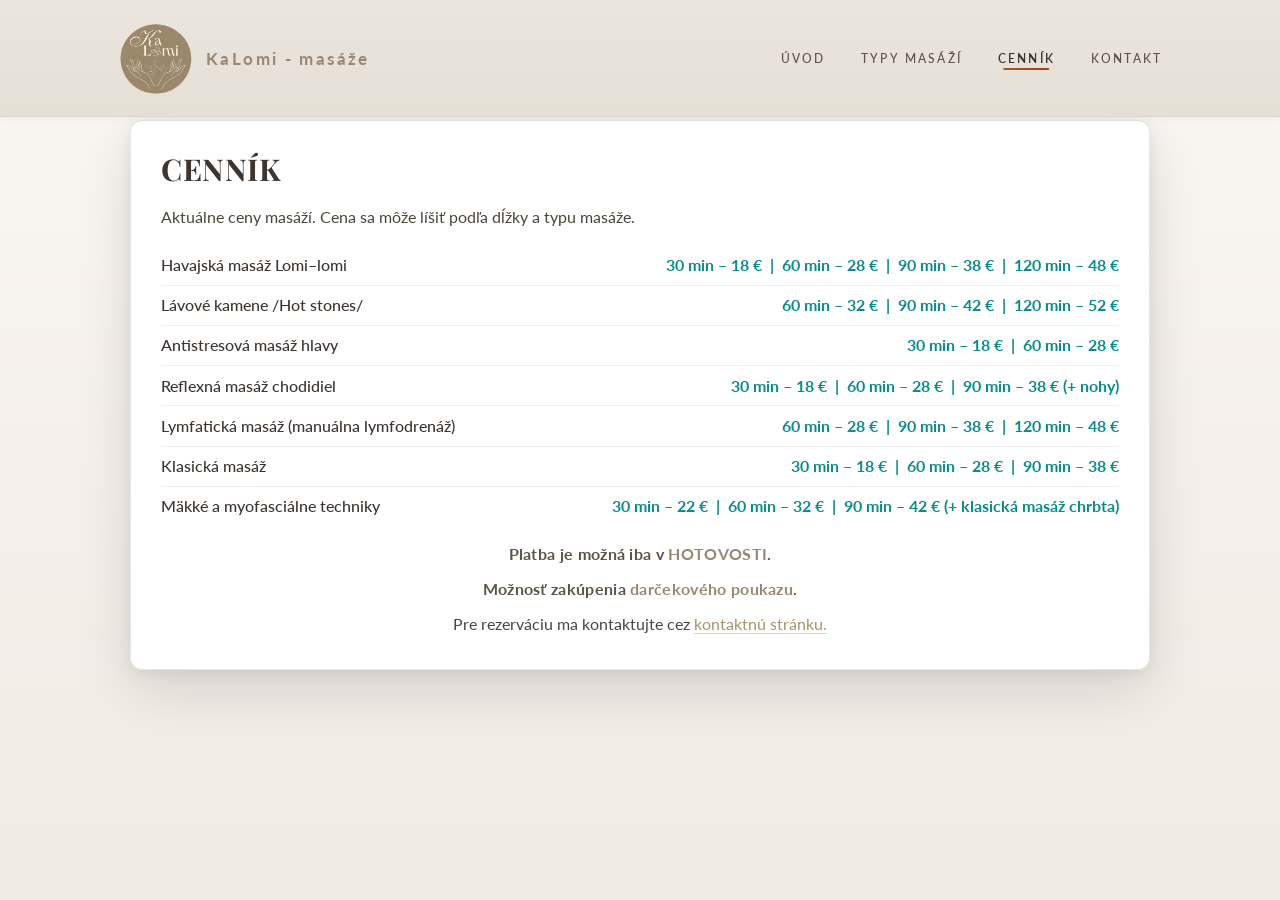
==== commit 12a3cd27: "Cenník: platba, darčekový poukaz, centrovanie; Lato latin-ext pre Č; úpravy font-weight Made-with: C" ====
--- a/cennik.html
+++ b/cennik.html
@@ -14,7 +14,7 @@
   <meta property="og:description" content="Aktuálne ceny masáží v štúdiu KaLomi – platba v hotovosti, rezervácia cez kontakt." />
   <meta property="og:image" content="https://kalomimasaze.sk/images/logo.png" />
   <meta name="twitter:card" content="summary_large_image" />
-  <link href="https://fonts.googleapis.com/css2?family=Dancing+Script:wght@400;600&family=Lato:wght@300;400;700&family=Playfair+Display:wght@400;700&display=swap" rel="stylesheet">
+  <link href="https://fonts.googleapis.com/css2?family=Dancing+Script:wght@400;600&family=Lato:wght@300;400;700&family=Playfair+Display:wght@400;700&display=swap&subset=latin-ext" rel="stylesheet">
   <link rel="stylesheet" href="styles.css" />
 </head>
 <body>
@@ -73,7 +73,11 @@
             <span class="price-value">30 min – 22 € &nbsp;|&nbsp; 60 min – 32 € &nbsp;|&nbsp; 90 min – 42 € (+ klasická masáž chrbta)</span>
           </li>
         </ul>
-        <p>Pre rezerváciu ma kontaktujte cez <a href="kontakt.html">kontaktnú stránku</a>, platba je možná len v hotovosti.</p>
+        <div class="cennik-notes-centered">
+          <p class="cennik-payment-note">Platba je možná iba v <span class="cennik-payment-note-brand">HOTOVOSTI</span>.</p>
+          <p class="cennik-payment-note">Možnosť zakúpenia <span class="cennik-payment-note-brand">darčekového poukazu</span>.</p>
+          <p>Pre rezerváciu ma kontaktujte cez <a href="kontakt.html">kontaktnú stránku.</a></p>
+        </div>
       </div>
     </section>
   </main>
--- a/styles.css
+++ b/styles.css
@@ -1085,6 +1085,26 @@
   .prose a:hover {
     color: #8b7a5a;
     border-bottom-color: #8b7a5a;
+  }
+  .cennik-payment-note {
+    color: #5c5349;
+    font-weight: 700; /* Lato is loaded at 300/400/700 — no 600 file, avoids glyph mismatch */
+    margin: 0 0 0.75rem;
+    letter-spacing: 0.02em;
+  }
+  /* Same brown as navbar .logo-text (KaLomi - masáže) */
+  .cennik-payment-note-brand {
+    color: #9a8772;
+  }
+  .cennik-notes-centered {
+    text-align: center;
+    margin-top: 0.35rem;
+  }
+  .cennik-notes-centered .cennik-payment-note {
+    margin-bottom: 0.65em;
+  }
+  .cennik-notes-centered p:last-child {
+    margin-bottom: 0;
   }
 
   /* Contact page: info section under navbar, then form */
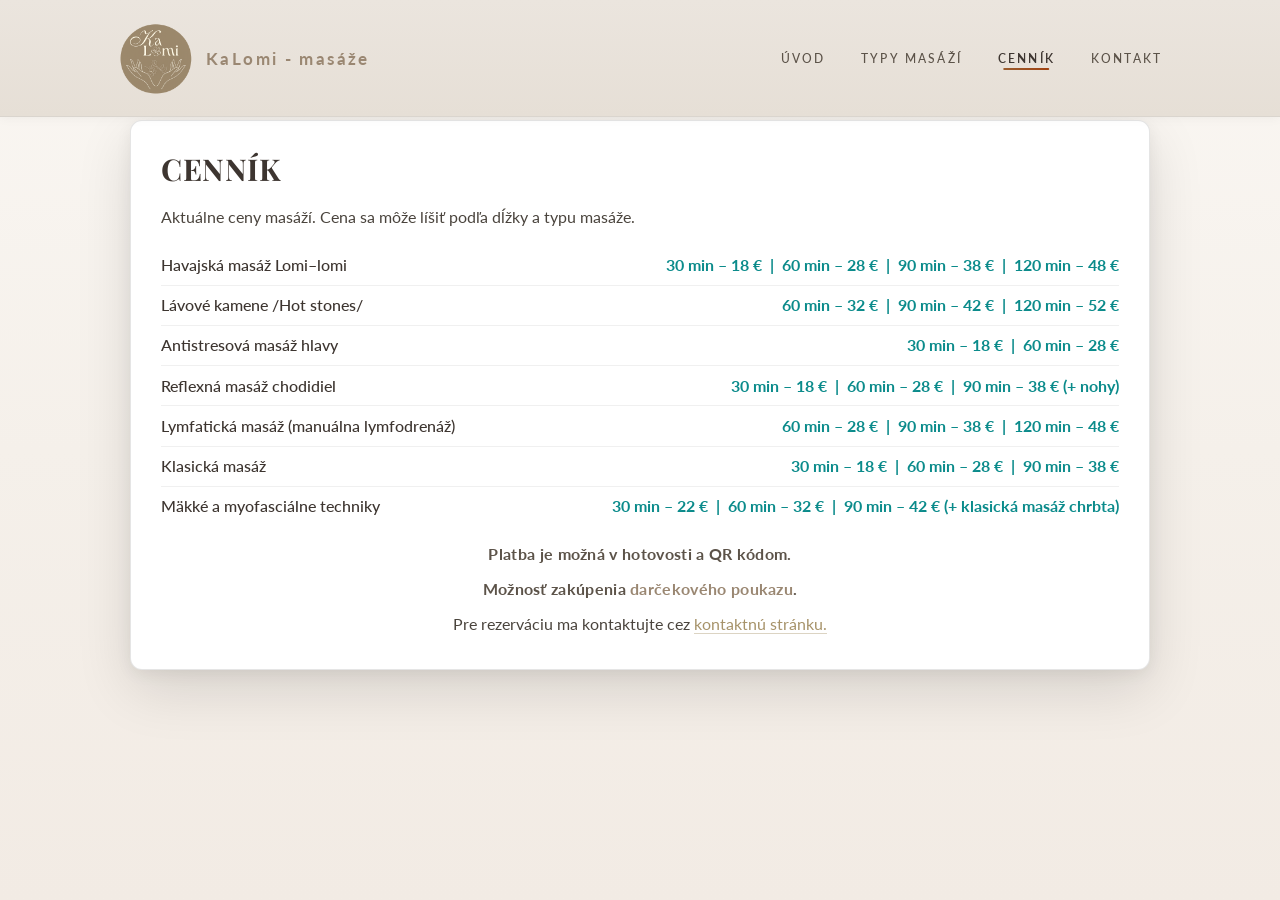
==== commit f95275a3: "Cenník: platba v hotovosti a QR kódom, jednotná farba textu, og:description Made-with: Cursor" ====
--- a/cennik.html
+++ b/cennik.html
@@ -11,7 +11,7 @@
   <meta property="og:locale" content="sk_SK" />
   <meta property="og:url" content="https://kalomimasaze.sk/cennik.html" />
   <meta property="og:title" content="Cenník masáží | KaLomi Banská Štiavnica" />
-  <meta property="og:description" content="Aktuálne ceny masáží v štúdiu KaLomi – platba v hotovosti, rezervácia cez kontakt." />
+  <meta property="og:description" content="Aktuálne ceny masáží v štúdiu KaLomi – platba v hotovosti a QR kódom, rezervácia cez kontakt." />
   <meta property="og:image" content="https://kalomimasaze.sk/images/logo.png" />
   <meta name="twitter:card" content="summary_large_image" />
   <link href="https://fonts.googleapis.com/css2?family=Dancing+Script:wght@400;600&family=Lato:wght@300;400;700&family=Playfair+Display:wght@400;700&display=swap&subset=latin-ext" rel="stylesheet">
@@ -20,12 +20,12 @@
 <body>
   <header class="site-header">
     <div class="site-header-inner">
-      <a href="index.html" class="logo">
+      <a href="/" class="logo">
         <img src="images/logo.png" alt="KaLomi logo" class="logo-img" />
         <span class="logo-text">KaLomi - masáže</span>
       </a>
       <nav class="main-nav" id="mainNav">
-        <a href="index.html" class="nav-link">Úvod</a>
+        <a href="/" class="nav-link">Úvod</a>
         <a href="typy-masazi.html" class="nav-link">Typy masáží</a>
         <a href="cennik.html" class="nav-link active">Cenník</a>
         <a href="kontakt.html" class="nav-link">Kontakt</a>
@@ -74,7 +74,7 @@
           </li>
         </ul>
         <div class="cennik-notes-centered">
-          <p class="cennik-payment-note">Platba je možná iba v <span class="cennik-payment-note-brand">HOTOVOSTI</span>.</p>
+          <p class="cennik-payment-note">Platba je možná v hotovosti a QR kódom.</p>
           <p class="cennik-payment-note">Možnosť zakúpenia <span class="cennik-payment-note-brand">darčekového poukazu</span>.</p>
           <p>Pre rezerváciu ma kontaktujte cez <a href="kontakt.html">kontaktnú stránku.</a></p>
         </div>
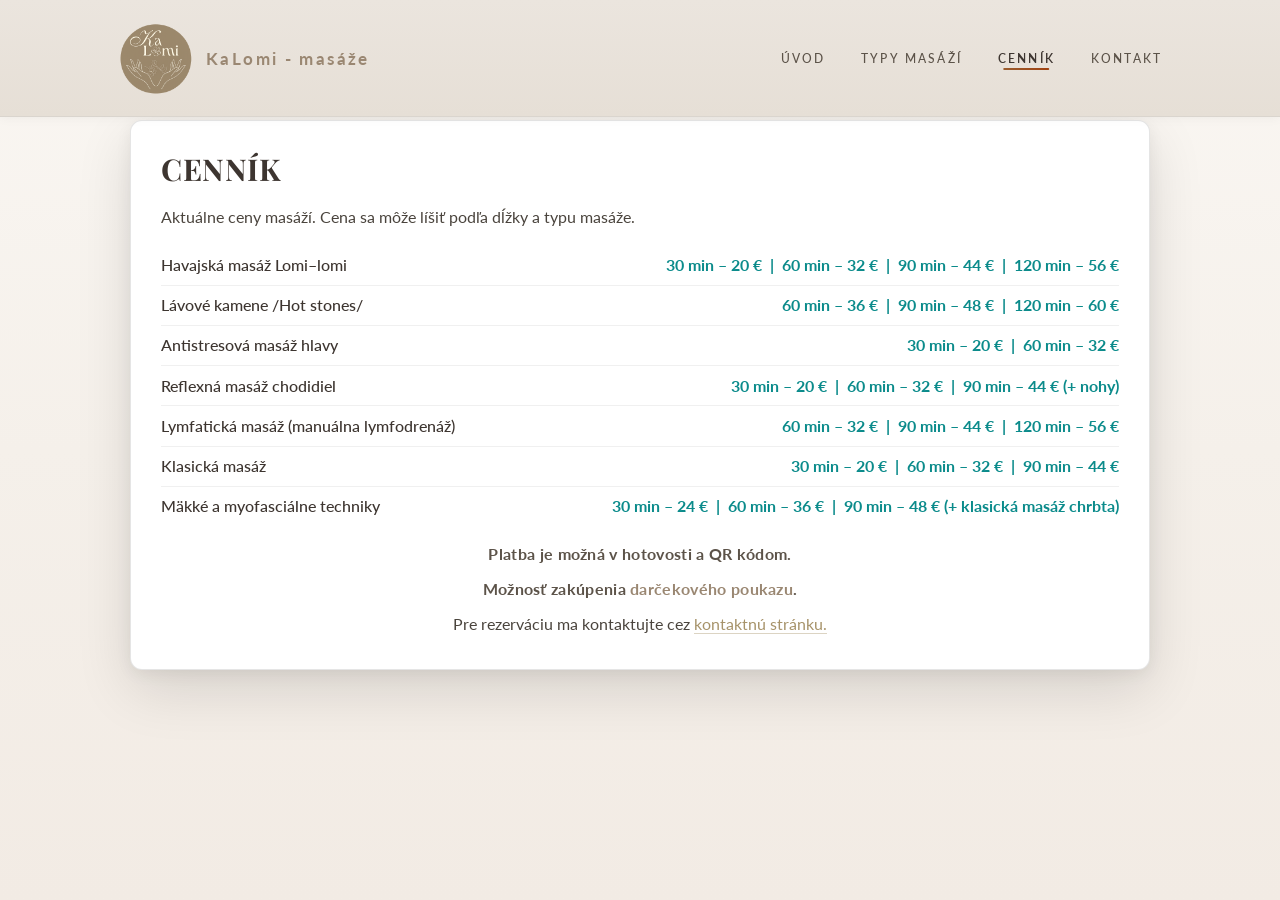
==== commit 31ace284: "Cenník: aktualizácia cien všetkých masáží Co-authored-by: Cursor <cursoragent@cursor.com>" ====
--- a/cennik.html
+++ b/cennik.html
@@ -16,6 +16,16 @@
   <meta name="twitter:card" content="summary_large_image" />
   <link href="https://fonts.googleapis.com/css2?family=Dancing+Script:wght@400;600&family=Lato:wght@300;400;700&family=Playfair+Display:wght@400;700&display=swap&subset=latin-ext" rel="stylesheet">
   <link rel="stylesheet" href="styles.css" />
+
+  <!-- Google tag (gtag.js) -->
+  <script async src="https://www.googletagmanager.com/gtag/js?id=AW-18114963729"></script>
+  <script>
+    window.dataLayer = window.dataLayer || [];
+    function gtag(){dataLayer.push(arguments);}
+    gtag('js', new Date());
+
+    gtag('config', 'AW-18114963729');
+  </script>
 </head>
 <body>
   <header class="site-header">
@@ -46,31 +56,31 @@
         <ul class="price-list">
           <li>
             <span class="price-name">Havajská masáž Lomi–lomi</span>
-            <span class="price-value">30 min – 18 € &nbsp;|&nbsp; 60 min – 28 € &nbsp;|&nbsp; 90 min – 38 € &nbsp;|&nbsp; 120 min – 48 €</span>
+            <span class="price-value">30 min – 20 € &nbsp;|&nbsp; 60 min – 32 € &nbsp;|&nbsp; 90 min – 44 € &nbsp;|&nbsp; 120 min – 56 €</span>
           </li>
           <li>
             <span class="price-name">Lávové kamene /Hot stones/</span>
-            <span class="price-value">60 min – 32 € &nbsp;|&nbsp; 90 min – 42 € &nbsp;|&nbsp; 120 min – 52 €</span>
+            <span class="price-value">60 min – 36 € &nbsp;|&nbsp; 90 min – 48 € &nbsp;|&nbsp; 120 min – 60 €</span>
           </li>
           <li>
             <span class="price-name">Antistresová masáž hlavy</span>
-            <span class="price-value">30 min – 18 € &nbsp;|&nbsp; 60 min – 28 €</span>
+            <span class="price-value">30 min – 20 € &nbsp;|&nbsp; 60 min – 32 €</span>
           </li>
           <li>
             <span class="price-name">Reflexná masáž chodidiel</span>
-            <span class="price-value">30 min – 18 € &nbsp;|&nbsp; 60 min – 28 € &nbsp;|&nbsp; 90 min – 38 € (+ nohy)</span>
+            <span class="price-value">30 min – 20 € &nbsp;|&nbsp; 60 min – 32 € &nbsp;|&nbsp; 90 min – 44 € (+ nohy)</span>
           </li>
           <li>
             <span class="price-name">Lymfatická masáž (manuálna lymfodrenáž)</span>
-            <span class="price-value">60 min – 28 € &nbsp;|&nbsp; 90 min – 38 € &nbsp;|&nbsp; 120 min – 48 €</span>
+            <span class="price-value">60 min – 32 € &nbsp;|&nbsp; 90 min – 44 € &nbsp;|&nbsp; 120 min – 56 €</span>
           </li>
           <li>
             <span class="price-name">Klasická masáž</span>
-            <span class="price-value">30 min – 18 € &nbsp;|&nbsp; 60 min – 28 € &nbsp;|&nbsp; 90 min – 38 €</span>
+            <span class="price-value">30 min – 20 € &nbsp;|&nbsp; 60 min – 32 € &nbsp;|&nbsp; 90 min – 44 €</span>
           </li>
           <li>
             <span class="price-name">Mäkké a myofasciálne techniky</span>
-            <span class="price-value">30 min – 22 € &nbsp;|&nbsp; 60 min – 32 € &nbsp;|&nbsp; 90 min – 42 € (+ klasická masáž chrbta)</span>
+            <span class="price-value">30 min – 24 € &nbsp;|&nbsp; 60 min – 36 € &nbsp;|&nbsp; 90 min – 48 € (+ klasická masáž chrbta)</span>
           </li>
         </ul>
         <div class="cennik-notes-centered">
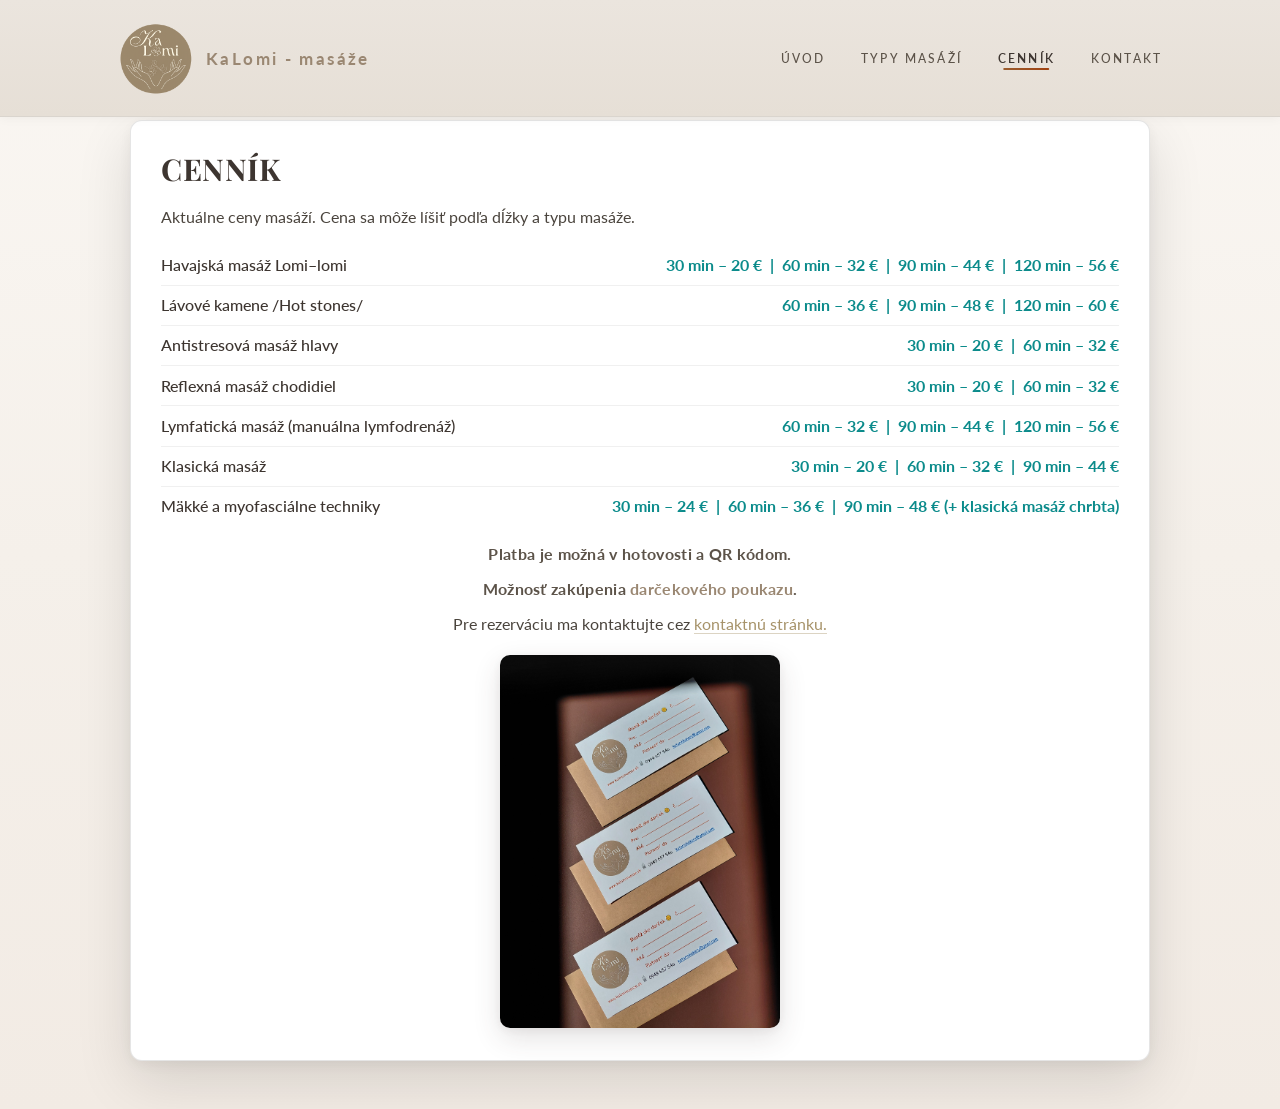
==== commit dc10ec3b: "Cenník: poukaz foto, odstránenie 90 min reflexnej masáže; oprava odkazov Úvod Co-authored-by: Cursor" ====
--- a/cennik.html
+++ b/cennik.html
@@ -30,12 +30,12 @@
 <body>
   <header class="site-header">
     <div class="site-header-inner">
-      <a href="/" class="logo">
+      <a href="index.html" class="logo">
         <img src="images/logo.png" alt="KaLomi logo" class="logo-img" />
         <span class="logo-text">KaLomi - masáže</span>
       </a>
       <nav class="main-nav" id="mainNav">
-        <a href="/" class="nav-link">Úvod</a>
+        <a href="index.html" class="nav-link">Úvod</a>
         <a href="typy-masazi.html" class="nav-link">Typy masáží</a>
         <a href="cennik.html" class="nav-link active">Cenník</a>
         <a href="kontakt.html" class="nav-link">Kontakt</a>
@@ -68,7 +68,7 @@
           </li>
           <li>
             <span class="price-name">Reflexná masáž chodidiel</span>
-            <span class="price-value">30 min – 20 € &nbsp;|&nbsp; 60 min – 32 € &nbsp;|&nbsp; 90 min – 44 € (+ nohy)</span>
+            <span class="price-value">30 min – 20 € &nbsp;|&nbsp; 60 min – 32 €</span>
           </li>
           <li>
             <span class="price-name">Lymfatická masáž (manuálna lymfodrenáž)</span>
@@ -87,6 +87,9 @@
           <p class="cennik-payment-note">Platba je možná v hotovosti a QR kódom.</p>
           <p class="cennik-payment-note">Možnosť zakúpenia <span class="cennik-payment-note-brand">darčekového poukazu</span>.</p>
           <p>Pre rezerváciu ma kontaktujte cez <a href="kontakt.html">kontaktnú stránku.</a></p>
+          <figure class="cennik-poukaz">
+            <img src="images/poukaz.jpg" alt="Darčekový poukaz KaLomi masáže" width="640" height="800" loading="lazy" />
+          </figure>
         </div>
       </div>
     </section>
--- a/styles.css
+++ b/styles.css
@@ -1105,6 +1105,17 @@
   }
   .cennik-notes-centered p:last-child {
     margin-bottom: 0;
+  }
+  .cennik-poukaz {
+    margin: 1.15rem auto 0;
+    max-width: 280px;
+  }
+  .cennik-poukaz img {
+    display: block;
+    width: 100%;
+    height: auto;
+    border-radius: 10px;
+    box-shadow: 0 10px 28px rgba(61, 53, 48, 0.14), 0 2px 8px rgba(61, 53, 48, 0.06);
   }
 
   /* Contact page: info section under navbar, then form */
